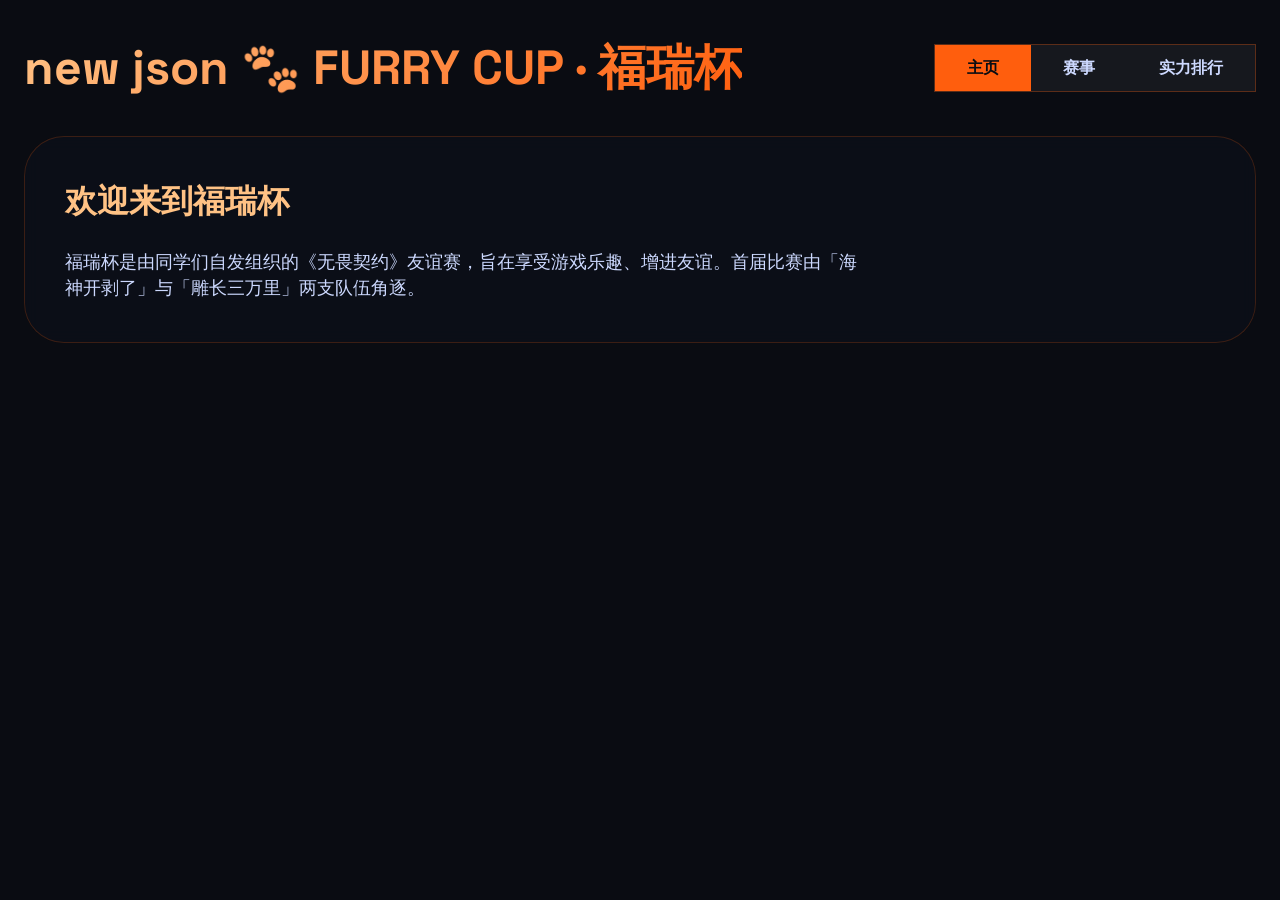
==== index.html @ e7091ade "Update index.html Signed-off-by: nanqiouheng <zzp7488@163.com>" ====
<!DOCTYPE html>
<html lang="zh-CN">
<head>
    <meta charset="UTF-8">
    <meta name="viewport" content="width=device-width, initial-scale=1.0">
    <title>new json 🐾 FURRY CUP · 福瑞杯</title>
    <!-- 字体 -->
    <link rel="preconnect" href="https://fonts.googleapis.com">
    <link rel="preconnect" href="https://fonts.gstatic.com" crossorigin>
    <link href="https://fonts.googleapis.com/css2?family=Inter:opsz,wght@14..32,400;14..32,500;14..32,600;14..32,700&family=Space+Grotesk:wght@400;500;600;700&display=swap" rel="stylesheet">
    <!-- 引入外部 CSS -->
    <link rel="stylesheet" href="style.css">
</head>
<body>
    <div class="container">
        <!-- 头部：标题 + 长方形导航 -->
        <div class="hero">
            <h1>new json 🐾 FURRY CUP · 福瑞杯</h1>
            <div class="nav-tabs">
                <button class="nav-tab active" data-panel="home">主页</button>
                <button class="nav-tab" data-panel="matches">赛事</button>
                <button class="nav-tab" data-panel="power">实力排行</button>
            </div>
        </div>

        <!-- 主页面板（简化版） -->
        <div id="homePanel" class="panel active">
            <div class="home-content">
                <h2>欢迎来到福瑞杯</h2>
                <p>福瑞杯是由同学们自发组织的《无畏契约》友谊赛，旨在享受游戏乐趣、增进友谊。首届比赛由「海神开剥了」与「雕长三万里」两支队伍角逐。</p>
            </div>
        </div>

        <!-- 赛事面板（三栏布局） -->
        <div id="matchesPanel" class="panel">
            <div class="matches-grid">
                <!-- 左侧：赛事列表 -->
                <div class="tournament-list">
                    <h3>🏆 赛事列表</h3>
                    <ul class="tournament-items" id="tournamentList">
                        <li class="tournament-item active">第一届福瑞杯</li>
                        <!-- 后续动态添加 -->
                    </ul>
                </div>

                <!-- 中间：赛程比分 -->
                <div class="matches-center">
                    <h3>📅 赛程 & 比分</h3>
                    <div id="matchesCenterContent">
                        <div class="loading">⏳ 加载赛程...</div>
                    </div>
                </div>

                <!-- 右侧：战队实力排行（按胜场） -->
                <div class="rankings-side">
                    <h3>⚡ 战队实力榜</h3>
                    <div id="rankingsSideContent">
                        <div class="loading">⏳ 加载排行...</div>
                    </div>
                </div>
            </div>
        </div>

        <!-- 实力排行面板 -->
        <div id="powerPanel" class="panel">
            <h2 style="margin-bottom: 1.5rem; color:#ffc285;">🏅 实力排行</h2>
            <div class="power-grid" id="powerGrid">
                <div class="loading">⏳ 加载排名...</div>
            </div>
        </div>

        <!-- 队员详情模态框 -->
        <div class="modal-overlay" id="playerModal">
            <div class="modal">
                <button class="modal-close">&times;</button>
                <h3 id="modalTeamName">队伍队员</h3>
                <div id="modalPlayerList" class="player-list"></div>
            </div>
        </div>
    </div>

    <!-- 引入外部 JavaScript -->
    <script src="script.js"></script>
</body>
</html>
---- style.css ----
/* ===== Furry Cup 官网样式表 ===== */
* {
    margin: 0;
    padding: 0;
    box-sizing: border-box;
}

body {
    font-family: 'Inter', sans-serif;
    background: #0a0c12;
    color: #f0f4fa;
    line-height: 1.5;
    min-height: 100vh;
}

.container {
    max-width: 1400px;
    margin: 0 auto;
    padding: 2rem 1.5rem;
}

/* 头部：标题 + 长方形导航 */
.hero {
    margin-bottom: 2rem;
    display: flex;
    justify-content: space-between;
    align-items: center;
    flex-wrap: wrap;
    gap: 1rem;
}

.hero h1 {
    font-family: 'Space Grotesk', sans-serif;
    font-size: clamp(2rem, 5vw, 3rem);
    font-weight: 700;
    background: linear-gradient(135deg, #ffc285, #ff5e0d);
    -webkit-background-clip: text;
    -webkit-text-fill-color: transparent;
    background-clip: text;
}

/* 导航容器：长方形，无圆角 */
.nav-tabs {
    display: flex;
    gap: 0;
    background: rgba(255, 255, 255, 0.05);
    border: 1px solid rgba(255, 94, 13, 0.3);
    border-radius: 0;
    overflow: hidden;
}

.nav-tab {
    padding: 0.8rem 2rem;
    font-weight: 600;
    cursor: pointer;
    transition: 0.2s;
    color: #cdd9ff;
    background: transparent;
    border: none;
    font-size: 1rem;
    border-radius: 0;
}

.nav-tab.active {
    background: #ff5e0d;
    color: #0a0c12;
}

/* 面板切换 */
.panel {
    display: none;
    animation: fadeIn 0.3s ease;
}

.panel.active {
    display: block;
}

@keyframes fadeIn {
    from { opacity: 0; }
    to { opacity: 1; }
}

/* 主页内容（仅保留欢迎语） */
.home-content {
    background: rgba(12, 17, 27, 0.7);
    backdrop-filter: blur(8px);
    border-radius: 40px;
    padding: 2.5rem;
    border: 1px solid rgba(255, 94, 13, 0.2);
}

.home-content h2 {
    font-size: 2rem;
    margin-bottom: 1.5rem;
    color: #ffc285;
}

.home-content p {
    font-size: 1.1rem;
    color: #cdd9ff;
    max-width: 800px;
}

/* 赛事三栏布局 */
.matches-grid {
    display: grid;
    grid-template-columns: 220px 1fr 280px;
    gap: 1.5rem;
    align-items: start;
}

.tournament-list {
    background: rgba(12, 17, 27, 0.8);
    backdrop-filter: blur(8px);
    border-radius: 32px;
    padding: 1.5rem;
    border: 1px solid rgba(255, 94, 13, 0.2);
    position: sticky;
    top: 2rem;
}

.tournament-list h3 {
    color: #ffc285;
    margin-bottom: 1rem;
    font-size: 1.2rem;
}

.tournament-items {
    list-style: none;
}

.tournament-item {
    padding: 0.8rem 1rem;
    margin-bottom: 0.5rem;
    background: rgba(255, 255, 255, 0.02);
    border-radius: 20px;
    cursor: pointer;
    transition: 0.2s;
    border: 1px solid transparent;
}

.tournament-item:hover {
    background: rgba(255, 94, 13, 0.1);
    border-color: #ff5e0d40;
}

.tournament-item.active {
    background: #ff5e0d20;
    border-color: #ff5e0d;
    color: #ffc285;
    font-weight: 600;
}

.matches-center {
    background: rgba(12, 17, 27, 0.6);
    backdrop-filter: blur(8px);
    border-radius: 32px;
    padding: 1.5rem;
    border: 1px solid rgba(255, 94, 13, 0.2);
}

.matches-center h3 {
    color: #ffc285;
    margin-bottom: 1.5rem;
    font-size: 1.3rem;
}

.match-item {
    background: rgba(0, 0, 0, 0.2);
    border-radius: 20px;
    padding: 1rem 1.2rem;
    margin-bottom: 1rem;
    border: 1px solid rgba(255, 255, 255, 0.05);
    transition: 0.2s;
}

.match-item:hover {
    border-color: #ff5e0d40;
}

.match-row {
    display: flex;
    justify-content: space-between;
    align-items: center;
    flex-wrap: wrap;
    gap: 0.5rem;
}

.match-teams {
    font-weight: 600;
    font-size: 1.1rem;
}

.match-score {
    font-size: 1.3rem;
    font-weight: 700;
    color: #ff5e0d;
}

.match-meta {
    display: flex;
    gap: 1.5rem;
    margin-top: 0.5rem;
    color: #a0b3d9;
    font-size: 0.9rem;
    flex-wrap: wrap;
}

.match-status {
    background: rgba(255, 255, 255, 0.05);
    padding: 0.2rem 1rem;
    border-radius: 30px;
}

.status-completed {
    color: #9eff9e;
}

.status-scheduled {
    color: #ffd966;
}

.rankings-side {
    background: rgba(12, 17, 27, 0.8);
    backdrop-filter: blur(8px);
    border-radius: 32px;
    padding: 1.5rem;
    border: 1px solid rgba(255, 94, 13, 0.2);
    position: sticky;
    top: 2rem;
}

.rankings-side h3 {
    color: #ffc285;
    margin-bottom: 1.2rem;
    font-size: 1.2rem;
}

.ranking-list {
    list-style: none;
}

.ranking-item {
    display: flex;
    align-items: center;
    gap: 1rem;
    padding: 0.6rem 0;
    border-bottom: 1px solid rgba(255, 255, 255, 0.05);
}

.ranking-item:last-child {
    border-bottom: none;
}

.rank-number {
    font-size: 1.2rem;
    font-weight: 700;
    color: #ff5e0d;
    min-width: 30px;
}

.team-info {
    flex: 1;
}

.team-name {
    font-weight: 600;
}

.team-wins {
    font-size: 0.85rem;
    color: #a0b3d9;
}

.team-wins span {
    color: #ffc285;
    font-weight: 600;
    margin-left: 0.5rem;
}

/* 实力排行页面 */
.power-grid {
    display: grid;
    grid-template-columns: repeat(auto-fill, minmax(300px, 1fr));
    gap: 1.5rem;
}

.team-power-card {
    background: rgba(15, 20, 30, 0.7);
    backdrop-filter: blur(4px);
    border: 1px solid rgba(255, 94, 13, 0.2);
    border-radius: 28px;
    padding: 1.5rem;
    cursor: pointer;
    transition: 0.2s;
}

.team-power-card:hover {
    transform: translateY(-4px);
    border-color: #ff5e0d;
    box-shadow: 0 15px 25px -10px #ff5e0d60;
}

.team-power-header {
    display: flex;
    justify-content: space-between;
    align-items: center;
    margin-bottom: 1rem;
}

.team-power-name {
    font-size: 1.6rem;
    font-weight: 700;
    font-family: 'Space Grotesk', sans-serif;
}

.team-power-record {
    color: #ffc285;
    font-weight: 600;
}

.team-power-stats {
    display: flex;
    gap: 1rem;
    color: #a0b3d9;
    font-size: 0.9rem;
    margin-bottom: 1rem;
}

.team-power-stats span {
    color: #ff5e0d;
    font-weight: 600;
}

/* 模态框 */
.modal-overlay {
    position: fixed;
    top: 0;
    left: 0;
    width: 100%;
    height: 100%;
    background: rgba(0, 0, 0, 0.8);
    backdrop-filter: blur(4px);
    display: none;
    justify-content: center;
    align-items: center;
    z-index: 1000;
}

.modal {
    background: #141a27;
    border-radius: 40px;
    padding: 2rem;
    max-width: 600px;
    width: 90%;
    max-height: 80vh;
    overflow-y: auto;
    border: 1px solid #ff5e0d;
    box-shadow: 0 30px 50px #000;
}

.modal h3 {
    color: #ffc285;
    margin-bottom: 1.5rem;
    font-size: 1.8rem;
}

.modal-close {
    float: right;
    background: none;
    border: none;
    color: #ff5e0d;
    font-size: 2rem;
    cursor: pointer;
    line-height: 1;
}

.modal-close:hover {
    color: #ffc285;
}

.player-list {
    display: grid;
    gap: 1rem;
}

.player-row {
    display: grid;
    grid-template-columns: 2fr 1fr 1fr 1fr 1fr;
    gap: 0.5rem;
    padding: 0.8rem;
    background: rgba(0, 0, 0, 0.2);
    border-radius: 16px;
    align-items: center;
}

.player-row span {
    color: #fff;
}

.player-row .stat {
    color: #ffc285;
    font-weight: 600;
}

/* 加载/错误 */
.loading,
.error {
    text-align: center;
    padding: 3rem;
    color: #a0b3d9;
}

.loading i {
    animation: spin 1s infinite linear;
    color: #ff5e0d;
}

@keyframes spin {
    0% { transform: rotate(0deg); }
    100% { transform: rotate(360deg); }
}

.error {
    color: #ffa7a7;
}

/* 响应式 */
@media (max-width: 1000px) {
    .matches-grid {
        grid-template-columns: 1fr;
    }
    .tournament-list,
    .rankings-side {
        position: static;
    }
}

@media (max-width: 600px) {
    .hero {
        flex-direction: column;
        align-items: flex-start;
    }
    .nav-tabs {
        width: 100%;
        justify-content: center;
    }
    .home-content {
        padding: 1.5rem;
    }
}
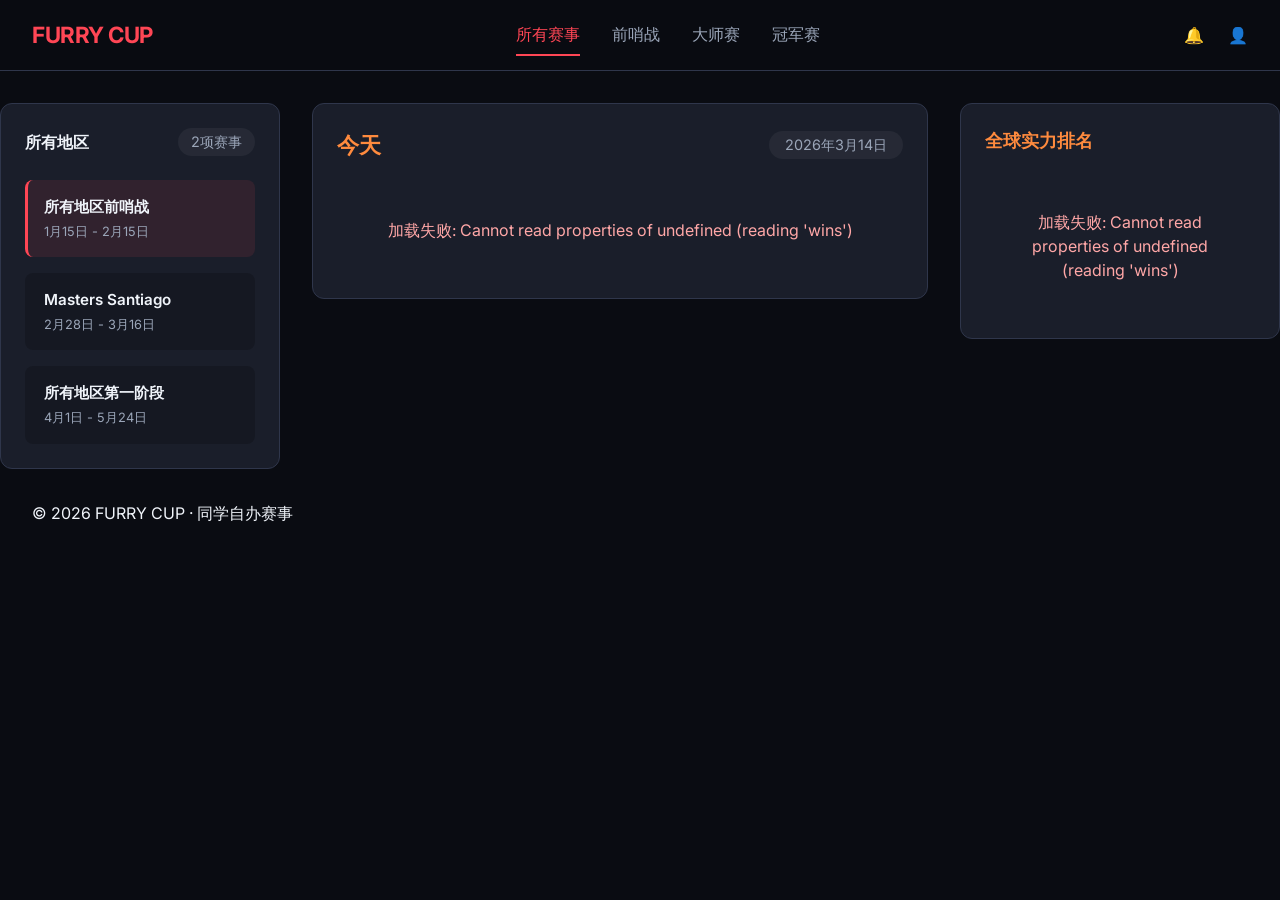
==== commit 1dceb115: "Update index.html Signed-off-by: nanqiouheng <zzp7488@163.com>" ====
--- a/index.html
+++ b/index.html
@@ -3,83 +3,88 @@
 <head>
     <meta charset="UTF-8">
     <meta name="viewport" content="width=device-width, initial-scale=1.0">
-    <title>new json 🐾 FURRY CUP · 福瑞杯</title>
-    <!-- 字体 -->
+    <title>FURRY CUP · 福瑞杯 · 电竞中心</title>
     <link rel="preconnect" href="https://fonts.googleapis.com">
     <link rel="preconnect" href="https://fonts.gstatic.com" crossorigin>
-    <link href="https://fonts.googleapis.com/css2?family=Inter:opsz,wght@14..32,400;14..32,500;14..32,600;14..32,700&family=Space+Grotesk:wght@400;500;600;700&display=swap" rel="stylesheet">
-    <!-- 引入外部 CSS -->
+    <link href="https://fonts.googleapis.com/css2?family=Inter:ital,opsz,wght@0,14..32,100..900;1,14..32,100..900&display=swap" rel="stylesheet">
     <link rel="stylesheet" href="style.css">
 </head>
 <body>
-    <div class="container">
-        <!-- 头部：标题 + 长方形导航 -->
-        <div class="hero">
-            <h1>new json 🐾 FURRY CUP · 福瑞杯</h1>
-            <div class="nav-tabs">
-                <button class="nav-tab active" data-panel="home">主页</button>
-                <button class="nav-tab" data-panel="matches">赛事</button>
-                <button class="nav-tab" data-panel="power">实力排行</button>
+    <div class="site-wrapper">
+        <!-- 顶部导航栏 -->
+        <header class="main-header">
+            <div class="container">
+                <nav class="top-nav">
+                    <a href="#" class="logo">FURRY CUP</a>
+                    <div class="nav-links">
+                        <a href="#" class="active">所有赛事</a>
+                        <a href="#">前哨战</a>
+                        <a href="#">大师赛</a>
+                        <a href="#">冠军赛</a>
+                    </div>
+                    <div class="user-actions">
+                        <span class="icon">🔔</span>
+                        <span class="icon">👤</span>
+                    </div>
+                </nav>
             </div>
-        </div>
+        </header>
 
-        <!-- 主页面板（简化版） -->
-        <div id="homePanel" class="panel active">
-            <div class="home-content">
-                <h2>欢迎来到福瑞杯</h2>
-                <p>福瑞杯是由同学们自发组织的《无畏契约》友谊赛，旨在享受游戏乐趣、增进友谊。首届比赛由「海神开剥了」与「雕长三万里」两支队伍角逐。</p>
+        <!-- 主内容区：时间轴 + 赛程 + 排名 -->
+        <main class="main-content container">
+            <!-- 左侧时间轴 (Timeline) -->
+            <aside class="timeline-sidebar">
+                <div class="timeline-header">
+                    <h3>所有地区</h3>
+                    <span class="tournament-count">2项赛事</span>
+                </div>
+                <div class="timeline-stages" id="timelineStages">
+                    <!-- 动态通过JS渲染赛事阶段 -->
+                    <div class="loading">⏳ 加载阶段...</div>
+                </div>
+            </aside>
+
+            <!-- 中央赛程区 (Schedule) -->
+            <section class="schedule-area">
+                <div class="schedule-header">
+                    <h2>今天</h2>
+                    <span class="date-range">2026年3月14日</span>
+                </div>
+                <div id="matchesList" class="matches-list">
+                    <!-- 动态通过JS渲染比赛卡片 -->
+                    <div class="loading">⏳ 加载赛程...</div>
+                </div>
+            </section>
+
+            <!-- 右侧实力排名 (Power Rankings) -->
+            <aside class="rankings-sidebar">
+                <div class="rankings-header">
+                    <h3>全球实力排名</h3>
+                </div>
+                <div id="rankingsList" class="rankings-list">
+                    <!-- 动态通过JS渲染排名 -->
+                    <div class="loading">⏳ 加载排名...</div>
+                </div>
+            </aside>
+        </main>
+
+        <!-- 底部信息（可选） -->
+        <footer class="main-footer">
+            <div class="container">
+                <p>© 2026 FURRY CUP · 同学自办赛事</p>
             </div>
-        </div>
+        </footer>
+    </div>
 
-        <!-- 赛事面板（三栏布局） -->
-        <div id="matchesPanel" class="panel">
-            <div class="matches-grid">
-                <!-- 左侧：赛事列表 -->
-                <div class="tournament-list">
-                    <h3>🏆 赛事列表</h3>
-                    <ul class="tournament-items" id="tournamentList">
-                        <li class="tournament-item active">第一届福瑞杯</li>
-                        <!-- 后续动态添加 -->
-                    </ul>
-                </div>
-
-                <!-- 中间：赛程比分 -->
-                <div class="matches-center">
-                    <h3>📅 赛程 & 比分</h3>
-                    <div id="matchesCenterContent">
-                        <div class="loading">⏳ 加载赛程...</div>
-                    </div>
-                </div>
-
-                <!-- 右侧：战队实力排行（按胜场） -->
-                <div class="rankings-side">
-                    <h3>⚡ 战队实力榜</h3>
-                    <div id="rankingsSideContent">
-                        <div class="loading">⏳ 加载排行...</div>
-                    </div>
-                </div>
-            </div>
-        </div>
-
-        <!-- 实力排行面板 -->
-        <div id="powerPanel" class="panel">
-            <h2 style="margin-bottom: 1.5rem; color:#ffc285;">🏅 实力排行</h2>
-            <div class="power-grid" id="powerGrid">
-                <div class="loading">⏳ 加载排名...</div>
-            </div>
-        </div>
-
-        <!-- 队员详情模态框 -->
-        <div class="modal-overlay" id="playerModal">
-            <div class="modal">
-                <button class="modal-close">&times;</button>
-                <h3 id="modalTeamName">队伍队员</h3>
-                <div id="modalPlayerList" class="player-list"></div>
-            </div>
+    <!-- 队员详情模态框 (Modal) -->
+    <div class="modal-overlay" id="playerModal">
+        <div class="modal">
+            <button class="modal-close">&times;</button>
+            <h3 id="modalTeamName">队伍队员</h3>
+            <div id="modalPlayerList" class="player-grid"></div>
         </div>
     </div>
 
-    <!-- 引入外部 JavaScript -->
-    <script src="script.js"></script>
+    <script src="data/script.js"></script>
 </body>
 </html>
--- a/style.css
+++ b/style.css
@@ -1,4 +1,16 @@
-/* ===== Furry Cup 官网样式表 ===== */
+/* 全局样式与变量 */
+:root {
+    --bg-dark: #0a0c12;
+    --bg-panel: #1a1e2a;
+    --bg-card: #232834;
+    --accent-primary: #ff4655;
+    --accent-secondary: #ff8b3e;
+    --text-primary: #f0f4fa;
+    --text-secondary: #9ba6b9;
+    --border-color: #2f364b;
+    --hover-glow: 0 0 15px rgba(255, 70, 85, 0.3);
+}
+
 * {
     margin: 0;
     padding: 0;
@@ -7,8 +19,8 @@
 
 body {
     font-family: 'Inter', sans-serif;
-    background: #0a0c12;
-    color: #f0f4fa;
+    background: var(--bg-dark);
+    color: var(--text-primary);
     line-height: 1.5;
     min-height: 100vh;
 }
@@ -16,331 +28,304 @@
 .container {
     max-width: 1400px;
     margin: 0 auto;
-    padding: 2rem 1.5rem;
-}
-
-/* 头部：标题 + 长方形导航 */
-.hero {
-    margin-bottom: 2rem;
+    padding: 0 2rem;
+}
+
+/* 头部导航 */
+.main-header {
+    background: rgba(10, 12, 18, 0.95);
+    backdrop-filter: blur(8px);
+    border-bottom: 1px solid var(--border-color);
+    position: sticky;
+    top: 0;
+    z-index: 100;
+}
+
+.top-nav {
     display: flex;
     justify-content: space-between;
     align-items: center;
-    flex-wrap: wrap;
+    height: 70px;
+}
+
+.logo {
+    font-weight: 700;
+    font-size: 1.4rem;
+    color: var(--accent-primary);
+    text-decoration: none;
+    letter-spacing: -0.5px;
+}
+
+.nav-links {
+    display: flex;
+    gap: 2rem;
+}
+
+.nav-links a {
+    color: var(--text-secondary);
+    text-decoration: none;
+    font-weight: 500;
+    font-size: 1rem;
+    transition: color 0.2s;
+    padding: 0.5rem 0;
+}
+
+.nav-links a.active {
+    color: var(--accent-primary);
+    border-bottom: 2px solid var(--accent-primary);
+}
+
+.nav-links a:hover {
+    color: var(--text-primary);
+}
+
+.user-actions {
+    display: flex;
+    gap: 1.5rem;
+    color: var(--text-secondary);
+}
+
+/* 主内容三栏布局 */
+.main-content {
+    display: grid;
+    grid-template-columns: 280px 1fr 320px;
+    gap: 2rem;
+    padding: 2rem 0;
+    align-items: start;
+}
+
+/* 左侧时间轴 */
+.timeline-sidebar {
+    background: var(--bg-panel);
+    border-radius: 12px;
+    padding: 1.5rem;
+    border: 1px solid var(--border-color);
+    position: sticky;
+    top: 90px;
+}
+
+.timeline-header {
+    display: flex;
+    justify-content: space-between;
+    align-items: center;
+    margin-bottom: 1.5rem;
+    color: var(--text-secondary);
+}
+
+.timeline-header h3 {
+    color: var(--text-primary);
+    font-size: 1rem;
+    font-weight: 600;
+}
+
+.tournament-count {
+    font-size: 0.9rem;
+    background: rgba(255,255,255,0.05);
+    padding: 0.2rem 0.8rem;
+    border-radius: 20px;
+}
+
+.timeline-stages {
+    display: flex;
+    flex-direction: column;
     gap: 1rem;
 }
 
-.hero h1 {
-    font-family: 'Space Grotesk', sans-serif;
-    font-size: clamp(2rem, 5vw, 3rem);
+.stage-item {
+    padding: 1rem;
+    background: rgba(0,0,0,0.2);
+    border-radius: 8px;
+    border-left: 3px solid transparent;
+    transition: 0.2s;
+    cursor: pointer;
+}
+
+.stage-item.active {
+    border-left-color: var(--accent-primary);
+    background: rgba(255, 70, 85, 0.1);
+}
+
+.stage-name {
+    font-weight: 600;
+    font-size: 0.95rem;
+    margin-bottom: 0.2rem;
+}
+
+.stage-date {
+    font-size: 0.8rem;
+    color: var(--text-secondary);
+}
+
+/* 中央赛程区 */
+.schedule-area {
+    background: var(--bg-panel);
+    border-radius: 12px;
+    padding: 1.5rem;
+    border: 1px solid var(--border-color);
+}
+
+.schedule-header {
+    display: flex;
+    justify-content: space-between;
+    align-items: center;
+    margin-bottom: 1.5rem;
+}
+
+.schedule-header h2 {
+    font-size: 1.4rem;
+    font-weight: 600;
+    color: var(--accent-secondary);
+}
+
+.date-range {
+    color: var(--text-secondary);
+    font-size: 0.9rem;
+    background: rgba(255,255,255,0.05);
+    padding: 0.2rem 1rem;
+    border-radius: 20px;
+}
+
+.matches-list {
+    display: flex;
+    flex-direction: column;
+    gap: 1rem;
+}
+
+.match-card {
+    background: var(--bg-card);
+    border-radius: 8px;
+    padding: 1.2rem;
+    border: 1px solid var(--border-color);
+    transition: 0.2s;
+}
+
+.match-card:hover {
+    border-color: var(--accent-primary);
+    box-shadow: var(--hover-glow);
+}
+
+.match-header {
+    display: flex;
+    justify-content: space-between;
+    align-items: center;
+    margin-bottom: 0.8rem;
+}
+
+.match-series {
+    font-size: 0.9rem;
+    color: var(--accent-secondary);
+    font-weight: 600;
+}
+
+.match-status {
+    font-size: 0.8rem;
+    padding: 0.2rem 1rem;
+    border-radius: 20px;
+    background: rgba(255,255,255,0.05);
+}
+.status-completed { color: #9eff9e; }
+.status-scheduled { color: #ffd966; }
+
+.match-teams {
+    display: flex;
+    justify-content: space-between;
+    align-items: center;
+    margin-bottom: 0.8rem;
+}
+
+.team {
+    display: flex;
+    align-items: center;
+    gap: 0.8rem;
+}
+
+.team-name {
+    font-weight: 600;
+    font-size: 1.1rem;
+}
+
+.score {
+    font-size: 1.4rem;
     font-weight: 700;
-    background: linear-gradient(135deg, #ffc285, #ff5e0d);
-    -webkit-background-clip: text;
-    -webkit-text-fill-color: transparent;
-    background-clip: text;
-}
-
-/* 导航容器：长方形，无圆角 */
-.nav-tabs {
-    display: flex;
-    gap: 0;
-    background: rgba(255, 255, 255, 0.05);
-    border: 1px solid rgba(255, 94, 13, 0.3);
-    border-radius: 0;
-    overflow: hidden;
-}
-
-.nav-tab {
-    padding: 0.8rem 2rem;
-    font-weight: 600;
+    color: var(--accent-primary);
+}
+
+.match-footer {
+    display: flex;
+    gap: 1rem;
+    color: var(--text-secondary);
+    font-size: 0.9rem;
+}
+
+/* 右侧排名 */
+.rankings-sidebar {
+    background: var(--bg-panel);
+    border-radius: 12px;
+    padding: 1.5rem;
+    border: 1px solid var(--border-color);
+    position: sticky;
+    top: 90px;
+}
+
+.rankings-header h3 {
+    font-size: 1.1rem;
+    font-weight: 600;
+    margin-bottom: 1.5rem;
+    color: var(--accent-secondary);
+}
+
+.rankings-list {
+    display: flex;
+    flex-direction: column;
+    gap: 0.8rem;
+}
+
+.ranking-item {
+    display: flex;
+    align-items: center;
+    gap: 1rem;
+    padding: 0.8rem;
+    background: rgba(0,0,0,0.2);
+    border-radius: 8px;
     cursor: pointer;
     transition: 0.2s;
-    color: #cdd9ff;
-    background: transparent;
-    border: none;
-    font-size: 1rem;
-    border-radius: 0;
-}
-
-.nav-tab.active {
-    background: #ff5e0d;
-    color: #0a0c12;
-}
-
-/* 面板切换 */
-.panel {
-    display: none;
-    animation: fadeIn 0.3s ease;
-}
-
-.panel.active {
-    display: block;
-}
-
-@keyframes fadeIn {
-    from { opacity: 0; }
-    to { opacity: 1; }
-}
-
-/* 主页内容（仅保留欢迎语） */
-.home-content {
-    background: rgba(12, 17, 27, 0.7);
-    backdrop-filter: blur(8px);
-    border-radius: 40px;
-    padding: 2.5rem;
-    border: 1px solid rgba(255, 94, 13, 0.2);
-}
-
-.home-content h2 {
-    font-size: 2rem;
-    margin-bottom: 1.5rem;
-    color: #ffc285;
-}
-
-.home-content p {
-    font-size: 1.1rem;
-    color: #cdd9ff;
-    max-width: 800px;
-}
-
-/* 赛事三栏布局 */
-.matches-grid {
-    display: grid;
-    grid-template-columns: 220px 1fr 280px;
-    gap: 1.5rem;
-    align-items: start;
-}
-
-.tournament-list {
-    background: rgba(12, 17, 27, 0.8);
-    backdrop-filter: blur(8px);
-    border-radius: 32px;
-    padding: 1.5rem;
-    border: 1px solid rgba(255, 94, 13, 0.2);
-    position: sticky;
-    top: 2rem;
-}
-
-.tournament-list h3 {
-    color: #ffc285;
-    margin-bottom: 1rem;
-    font-size: 1.2rem;
-}
-
-.tournament-items {
-    list-style: none;
-}
-
-.tournament-item {
-    padding: 0.8rem 1rem;
-    margin-bottom: 0.5rem;
-    background: rgba(255, 255, 255, 0.02);
-    border-radius: 20px;
-    cursor: pointer;
-    transition: 0.2s;
-    border: 1px solid transparent;
-}
-
-.tournament-item:hover {
-    background: rgba(255, 94, 13, 0.1);
-    border-color: #ff5e0d40;
-}
-
-.tournament-item.active {
-    background: #ff5e0d20;
-    border-color: #ff5e0d;
-    color: #ffc285;
-    font-weight: 600;
-}
-
-.matches-center {
-    background: rgba(12, 17, 27, 0.6);
-    backdrop-filter: blur(8px);
-    border-radius: 32px;
-    padding: 1.5rem;
-    border: 1px solid rgba(255, 94, 13, 0.2);
-}
-
-.matches-center h3 {
-    color: #ffc285;
-    margin-bottom: 1.5rem;
-    font-size: 1.3rem;
-}
-
-.match-item {
-    background: rgba(0, 0, 0, 0.2);
-    border-radius: 20px;
-    padding: 1rem 1.2rem;
-    margin-bottom: 1rem;
-    border: 1px solid rgba(255, 255, 255, 0.05);
-    transition: 0.2s;
-}
-
-.match-item:hover {
-    border-color: #ff5e0d40;
-}
-
-.match-row {
-    display: flex;
-    justify-content: space-between;
-    align-items: center;
-    flex-wrap: wrap;
-    gap: 0.5rem;
-}
-
-.match-teams {
-    font-weight: 600;
-    font-size: 1.1rem;
-}
-
-.match-score {
-    font-size: 1.3rem;
+}
+
+.ranking-item:hover {
+    background: rgba(255, 70, 85, 0.1);
+    transform: translateX(4px);
+}
+
+.rank-number {
     font-weight: 700;
-    color: #ff5e0d;
-}
-
-.match-meta {
-    display: flex;
-    gap: 1.5rem;
-    margin-top: 0.5rem;
-    color: #a0b3d9;
-    font-size: 0.9rem;
-    flex-wrap: wrap;
-}
-
-.match-status {
-    background: rgba(255, 255, 255, 0.05);
-    padding: 0.2rem 1rem;
-    border-radius: 30px;
-}
-
-.status-completed {
-    color: #9eff9e;
-}
-
-.status-scheduled {
-    color: #ffd966;
-}
-
-.rankings-side {
-    background: rgba(12, 17, 27, 0.8);
-    backdrop-filter: blur(8px);
-    border-radius: 32px;
-    padding: 1.5rem;
-    border: 1px solid rgba(255, 94, 13, 0.2);
-    position: sticky;
-    top: 2rem;
-}
-
-.rankings-side h3 {
-    color: #ffc285;
-    margin-bottom: 1.2rem;
-    font-size: 1.2rem;
-}
-
-.ranking-list {
-    list-style: none;
-}
-
-.ranking-item {
-    display: flex;
-    align-items: center;
-    gap: 1rem;
-    padding: 0.6rem 0;
-    border-bottom: 1px solid rgba(255, 255, 255, 0.05);
-}
-
-.ranking-item:last-child {
-    border-bottom: none;
-}
-
-.rank-number {
-    font-size: 1.2rem;
-    font-weight: 700;
-    color: #ff5e0d;
+    color: var(--accent-primary);
     min-width: 30px;
 }
 
-.team-info {
+.rank-info {
     flex: 1;
 }
 
-.team-name {
-    font-weight: 600;
-}
-
-.team-wins {
-    font-size: 0.85rem;
-    color: #a0b3d9;
-}
-
-.team-wins span {
-    color: #ffc285;
-    font-weight: 600;
-    margin-left: 0.5rem;
-}
-
-/* 实力排行页面 */
-.power-grid {
-    display: grid;
-    grid-template-columns: repeat(auto-fill, minmax(300px, 1fr));
-    gap: 1.5rem;
-}
-
-.team-power-card {
-    background: rgba(15, 20, 30, 0.7);
-    backdrop-filter: blur(4px);
-    border: 1px solid rgba(255, 94, 13, 0.2);
-    border-radius: 28px;
-    padding: 1.5rem;
-    cursor: pointer;
-    transition: 0.2s;
-}
-
-.team-power-card:hover {
-    transform: translateY(-4px);
-    border-color: #ff5e0d;
-    box-shadow: 0 15px 25px -10px #ff5e0d60;
-}
-
-.team-power-header {
-    display: flex;
-    justify-content: space-between;
-    align-items: center;
-    margin-bottom: 1rem;
-}
-
-.team-power-name {
-    font-size: 1.6rem;
-    font-weight: 700;
-    font-family: 'Space Grotesk', sans-serif;
-}
-
-.team-power-record {
-    color: #ffc285;
-    font-weight: 600;
-}
-
-.team-power-stats {
-    display: flex;
-    gap: 1rem;
-    color: #a0b3d9;
-    font-size: 0.9rem;
-    margin-bottom: 1rem;
-}
-
-.team-power-stats span {
-    color: #ff5e0d;
-    font-weight: 600;
+.rank-name {
+    font-weight: 600;
+    margin-bottom: 0.2rem;
+}
+
+.rank-stats {
+    font-size: 0.8rem;
+    color: var(--text-secondary);
+}
+
+.rank-record {
+    font-weight: 600;
+    color: var(--accent-secondary);
 }
 
 /* 模态框 */
 .modal-overlay {
     position: fixed;
-    top: 0;
-    left: 0;
-    width: 100%;
-    height: 100%;
-    background: rgba(0, 0, 0, 0.8);
+    top: 0; left: 0; width: 100%; height: 100%;
+    background: rgba(0,0,0,0.8);
     backdrop-filter: blur(4px);
     display: none;
     justify-content: center;
@@ -349,40 +334,34 @@
 }
 
 .modal {
-    background: #141a27;
-    border-radius: 40px;
+    background: var(--bg-panel);
+    border-radius: 16px;
     padding: 2rem;
-    max-width: 600px;
+    max-width: 700px;
     width: 90%;
     max-height: 80vh;
     overflow-y: auto;
-    border: 1px solid #ff5e0d;
-    box-shadow: 0 30px 50px #000;
+    border: 1px solid var(--accent-primary);
 }
 
 .modal h3 {
-    color: #ffc285;
+    color: var(--accent-secondary);
     margin-bottom: 1.5rem;
-    font-size: 1.8rem;
+    font-size: 1.6rem;
 }
 
 .modal-close {
     float: right;
     background: none;
     border: none;
-    color: #ff5e0d;
+    color: var(--accent-primary);
     font-size: 2rem;
     cursor: pointer;
-    line-height: 1;
-}
-
-.modal-close:hover {
-    color: #ffc285;
-}
-
-.player-list {
+}
+
+.player-grid {
     display: grid;
-    gap: 1rem;
+    gap: 0.8rem;
 }
 
 .player-row {
@@ -390,63 +369,38 @@
     grid-template-columns: 2fr 1fr 1fr 1fr 1fr;
     gap: 0.5rem;
     padding: 0.8rem;
-    background: rgba(0, 0, 0, 0.2);
-    border-radius: 16px;
-    align-items: center;
-}
-
-.player-row span {
-    color: #fff;
+    background: rgba(0,0,0,0.2);
+    border-radius: 8px;
 }
 
 .player-row .stat {
-    color: #ffc285;
+    color: var(--accent-secondary);
     font-weight: 600;
 }
 
 /* 加载/错误 */
-.loading,
-.error {
+.loading, .error {
     text-align: center;
-    padding: 3rem;
-    color: #a0b3d9;
-}
-
-.loading i {
-    animation: spin 1s infinite linear;
-    color: #ff5e0d;
-}
-
-@keyframes spin {
-    0% { transform: rotate(0deg); }
-    100% { transform: rotate(360deg); }
-}
-
-.error {
-    color: #ffa7a7;
-}
+    padding: 2rem;
+    color: var(--text-secondary);
+}
+
+.loading i { animation: spin 1s infinite linear; color: var(--accent-primary); }
+@keyframes spin { 0% { transform: rotate(0deg); } 100% { transform: rotate(360deg); } }
+.error { color: #ffa7a7; }
 
 /* 响应式 */
 @media (max-width: 1000px) {
-    .matches-grid {
+    .main-content {
         grid-template-columns: 1fr;
     }
-    .tournament-list,
-    .rankings-side {
+    .timeline-sidebar, .rankings-sidebar {
         position: static;
     }
 }
 
 @media (max-width: 600px) {
-    .hero {
-        flex-direction: column;
-        align-items: flex-start;
-    }
-    .nav-tabs {
-        width: 100%;
-        justify-content: center;
-    }
-    .home-content {
-        padding: 1.5rem;
-    }
-}
+    .container { padding: 0 1rem; }
+    .top-nav { flex-wrap: wrap; height: auto; padding: 1rem 0; }
+    .nav-links { order: 3; width: 100%; justify-content: center; }
+}
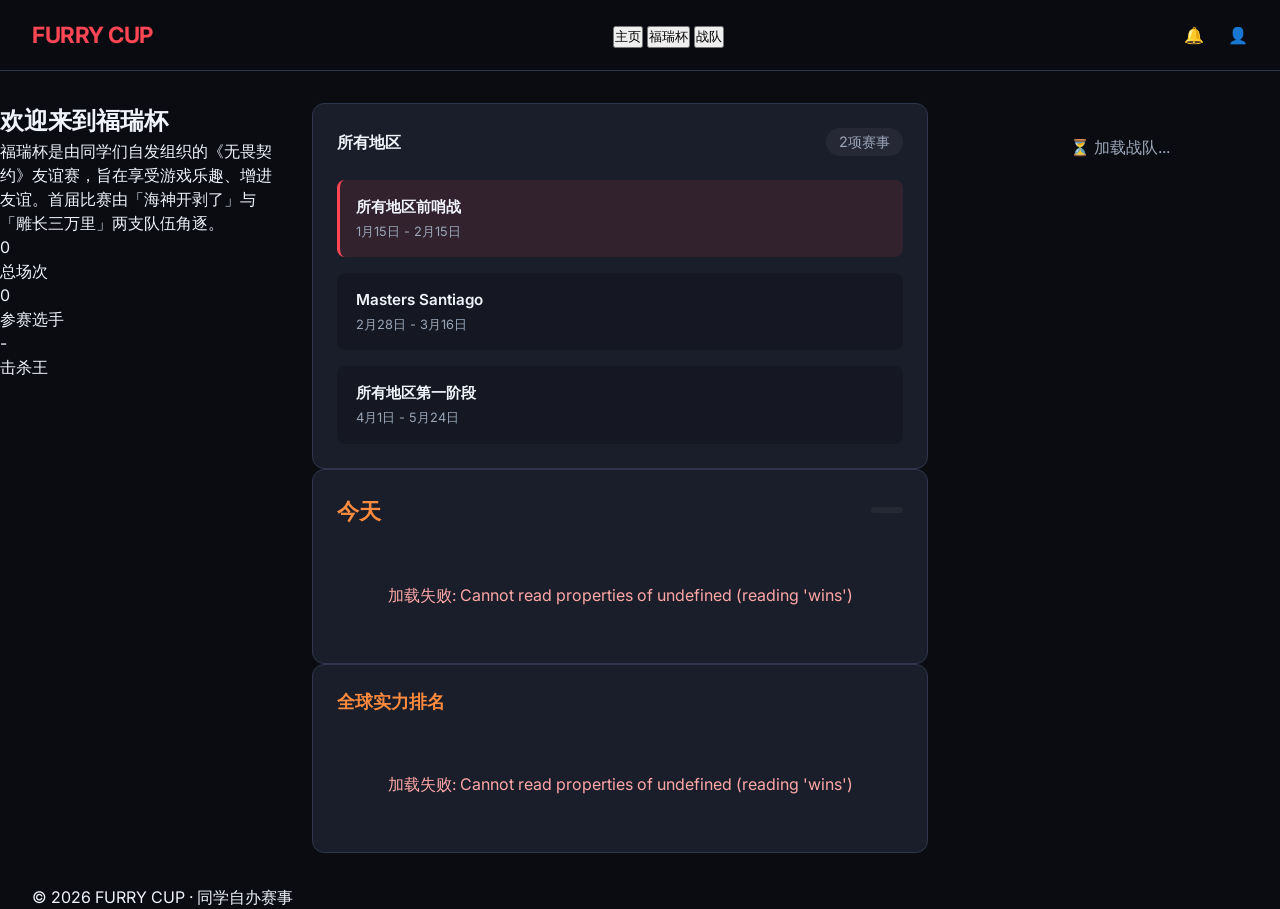
==== commit 6583d0a4: "Update index.html Signed-off-by: nanqiouheng <zzp7488@163.com>" ====
--- a/index.html
+++ b/index.html
@@ -3,7 +3,7 @@
 <head>
     <meta charset="UTF-8">
     <meta name="viewport" content="width=device-width, initial-scale=1.0">
-    <title>FURRY CUP · 福瑞杯 · 电竞中心</title>
+    <title>FURRY CUP · 福瑞杯</title>
     <link rel="preconnect" href="https://fonts.googleapis.com">
     <link rel="preconnect" href="https://fonts.gstatic.com" crossorigin>
     <link href="https://fonts.googleapis.com/css2?family=Inter:ital,opsz,wght@0,14..32,100..900;1,14..32,100..900&display=swap" rel="stylesheet">
@@ -11,16 +11,15 @@
 </head>
 <body>
     <div class="site-wrapper">
-        <!-- 顶部导航栏 -->
+        <!-- 顶部导航栏（长方形） -->
         <header class="main-header">
             <div class="container">
                 <nav class="top-nav">
                     <a href="#" class="logo">FURRY CUP</a>
-                    <div class="nav-links">
-                        <a href="#" class="active">所有赛事</a>
-                        <a href="#">前哨战</a>
-                        <a href="#">大师赛</a>
-                        <a href="#">冠军赛</a>
+                    <div class="nav-tabs">
+                        <button class="nav-tab active" data-page="home">主页</button>
+                        <button class="nav-tab" data-page="furrycup">福瑞杯</button>
+                        <button class="nav-tab" data-page="teams">战队</button>
                     </div>
                     <div class="user-actions">
                         <span class="icon">🔔</span>
@@ -30,45 +29,77 @@
             </div>
         </header>
 
-        <!-- 主内容区：时间轴 + 赛程 + 排名 -->
+        <!-- 页面容器：根据当前页面显示不同内容 -->
         <main class="main-content container">
-            <!-- 左侧时间轴 (Timeline) -->
-            <aside class="timeline-sidebar">
-                <div class="timeline-header">
-                    <h3>所有地区</h3>
-                    <span class="tournament-count">2项赛事</span>
+            <!-- 主页页面 -->
+            <div id="homePage" class="page active">
+                <div class="home-content">
+                    <h2>欢迎来到福瑞杯</h2>
+                    <p>福瑞杯是由同学们自发组织的《无畏契约》友谊赛，旨在享受游戏乐趣、增进友谊。首届比赛由「海神开剥了」与「雕长三万里」两支队伍角逐。</p>
+                    <div class="home-stats">
+                        <div class="stat-card">
+                            <div class="number" id="totalMatches">0</div>
+                            <div class="label">总场次</div>
+                        </div>
+                        <div class="stat-card">
+                            <div class="number" id="totalPlayers">0</div>
+                            <div class="label">参赛选手</div>
+                        </div>
+                        <div class="stat-card">
+                            <div class="number" id="topKiller">-</div>
+                            <div class="label">击杀王</div>
+                        </div>
+                    </div>
                 </div>
-                <div class="timeline-stages" id="timelineStages">
-                    <!-- 动态通过JS渲染赛事阶段 -->
-                    <div class="loading">⏳ 加载阶段...</div>
+            </div>
+
+            <!-- 福瑞杯页面（赛事，三栏布局） -->
+            <div id="furrycupPage" class="page">
+                <div class="matches-grid">
+                    <!-- 左侧时间轴 -->
+                    <aside class="timeline-sidebar">
+                        <div class="timeline-header">
+                            <h3>所有地区</h3>
+                            <span class="tournament-count">2项赛事</span>
+                        </div>
+                        <div class="timeline-stages" id="timelineStages">
+                            <div class="loading">⏳ 加载阶段...</div>
+                        </div>
+                    </aside>
+
+                    <!-- 中央赛程区 -->
+                    <section class="schedule-area">
+                        <div class="schedule-header">
+                            <h2>今天</h2>
+                            <span class="date-range" id="todayDate"></span>
+                        </div>
+                        <div id="matchesList" class="matches-list">
+                            <div class="loading">⏳ 加载赛程...</div>
+                        </div>
+                    </section>
+
+                    <!-- 右侧实力排名 -->
+                    <aside class="rankings-sidebar">
+                        <div class="rankings-header">
+                            <h3>全球实力排名</h3>
+                        </div>
+                        <div id="rankingsList" class="rankings-list">
+                            <div class="loading">⏳ 加载排名...</div>
+                        </div>
+                    </aside>
                 </div>
-            </aside>
+            </div>
 
-            <!-- 中央赛程区 (Schedule) -->
-            <section class="schedule-area">
-                <div class="schedule-header">
-                    <h2>今天</h2>
-                    <span class="date-range">2026年3月14日</span>
+            <!-- 战队页面 -->
+            <div id="teamsPage" class="page">
+                <div class="teams-grid" id="teamsGrid">
+                    <!-- 动态渲染战队卡片 -->
+                    <div class="loading">⏳ 加载战队...</div>
                 </div>
-                <div id="matchesList" class="matches-list">
-                    <!-- 动态通过JS渲染比赛卡片 -->
-                    <div class="loading">⏳ 加载赛程...</div>
-                </div>
-            </section>
-
-            <!-- 右侧实力排名 (Power Rankings) -->
-            <aside class="rankings-sidebar">
-                <div class="rankings-header">
-                    <h3>全球实力排名</h3>
-                </div>
-                <div id="rankingsList" class="rankings-list">
-                    <!-- 动态通过JS渲染排名 -->
-                    <div class="loading">⏳ 加载排名...</div>
-                </div>
-            </aside>
+            </div>
         </main>
 
-        <!-- 底部信息（可选） -->
+        <!-- 底部信息 -->
         <footer class="main-footer">
             <div class="container">
                 <p>© 2026 FURRY CUP · 同学自办赛事</p>
@@ -76,7 +107,7 @@
         </footer>
     </div>
 
-    <!-- 队员详情模态框 (Modal) -->
+    <!-- 队员详情模态框 (全局复用) -->
     <div class="modal-overlay" id="playerModal">
         <div class="modal">
             <button class="modal-close">&times;</button>
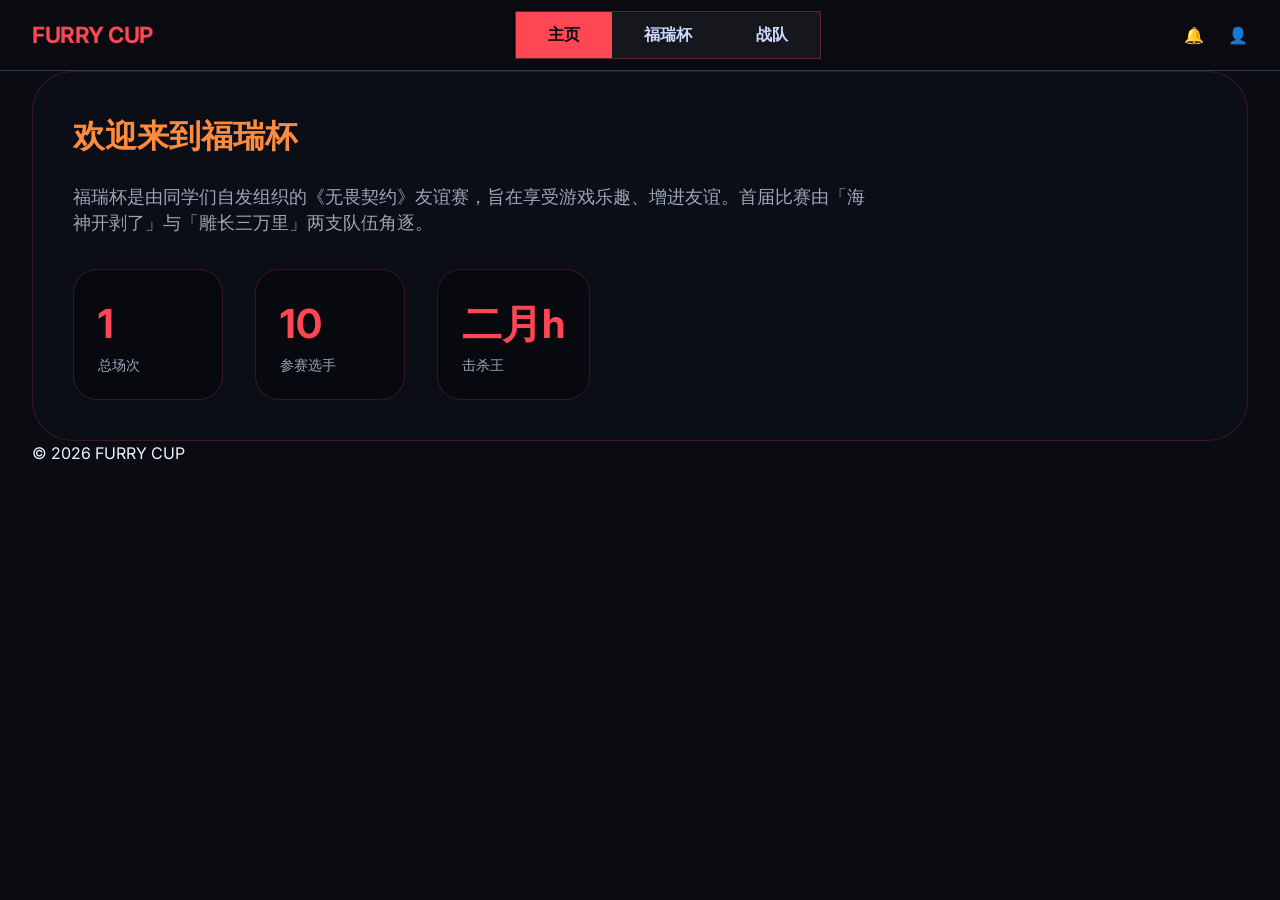
==== commit 09b37135: "Update index.html Signed-off-by: nanqiouheng <zzp7488@163.com>" ====
--- a/index.html
+++ b/index.html
@@ -99,10 +99,10 @@
             </div>
         </main>
 
-        <!-- 底部信息 -->
+        <!-- 底部信息（已修改） -->
         <footer class="main-footer">
             <div class="container">
-                <p>© 2026 FURRY CUP · 同学自办赛事</p>
+                <p>© 2026 FURRY CUP</p>
             </div>
         </footer>
     </div>
--- a/style.css
+++ b/style.css
@@ -56,45 +56,110 @@
     letter-spacing: -0.5px;
 }
 
-.nav-links {
+/* 长方形导航按钮组 */
+.nav-tabs {
+    display: flex;
+    gap: 0;
+    background: rgba(255, 255, 255, 0.05);
+    border: 1px solid rgba(255, 70, 85, 0.3);
+    border-radius: 0;
+    overflow: hidden;
+}
+
+.nav-tab {
+    padding: 0.8rem 2rem;
+    font-weight: 600;
+    cursor: pointer;
+    transition: 0.2s;
+    color: #cdd9ff;
+    background: transparent;
+    border: none;
+    font-size: 1rem;
+    border-radius: 0;
+}
+
+.nav-tab.active {
+    background: var(--accent-primary);
+    color: #0a0c12;
+}
+
+.user-actions {
+    display: flex;
+    gap: 1.5rem;
+    color: var(--text-secondary);
+}
+
+/* 页面切换 */
+.page {
+    display: none;
+    animation: fadeIn 0.3s ease;
+}
+
+.page.active {
+    display: block;
+}
+
+@keyframes fadeIn {
+    from { opacity: 0; }
+    to { opacity: 1; }
+}
+
+/* 主页样式 */
+.home-content {
+    background: rgba(12, 17, 27, 0.7);
+    backdrop-filter: blur(8px);
+    border-radius: 40px;
+    padding: 2.5rem;
+    border: 1px solid rgba(255, 70, 85, 0.2);
+}
+
+.home-content h2 {
+    font-size: 2rem;
+    margin-bottom: 1.5rem;
+    color: var(--accent-secondary);
+}
+
+.home-content p {
+    font-size: 1.1rem;
+    color: var(--text-secondary);
+    margin-bottom: 2rem;
+    max-width: 800px;
+}
+
+.home-stats {
     display: flex;
     gap: 2rem;
-}
-
-.nav-links a {
-    color: var(--text-secondary);
-    text-decoration: none;
-    font-weight: 500;
-    font-size: 1rem;
-    transition: color 0.2s;
-    padding: 0.5rem 0;
-}
-
-.nav-links a.active {
+    flex-wrap: wrap;
+}
+
+.stat-card {
+    background: rgba(0, 0, 0, 0.3);
+    border-radius: 24px;
+    padding: 1.5rem;
+    min-width: 150px;
+    border: 1px solid rgba(255, 70, 85, 0.2);
+}
+
+.stat-card .number {
+    font-size: 2.5rem;
+    font-weight: 700;
     color: var(--accent-primary);
-    border-bottom: 2px solid var(--accent-primary);
-}
-
-.nav-links a:hover {
-    color: var(--text-primary);
-}
-
-.user-actions {
-    display: flex;
-    gap: 1.5rem;
-    color: var(--text-secondary);
-}
-
-/* 主内容三栏布局 */
-.main-content {
+}
+
+.stat-card .label {
+    color: var(--text-secondary);
+    font-size: 0.9rem;
+    text-transform: uppercase;
+}
+
+/* 福瑞杯页面：三栏布局（同前） */
+.matches-grid {
     display: grid;
     grid-template-columns: 280px 1fr 320px;
     gap: 2rem;
-    padding: 2rem 0;
     align-items: start;
 }
 
-/* 左侧时间轴 */
 .timeline-sidebar {
     background: var(--bg-panel);
     border-radius: 12px;
@@ -120,7 +185,7 @@
 
 .tournament-count {
     font-size: 0.9rem;
-    background: rgba(255,255,255,0.05);
+    background: rgba(255, 255, 255, 0.05);
     padding: 0.2rem 0.8rem;
     border-radius: 20px;
 }
@@ -133,7 +198,7 @@
 
 .stage-item {
     padding: 1rem;
-    background: rgba(0,0,0,0.2);
+    background: rgba(0, 0, 0, 0.2);
     border-radius: 8px;
     border-left: 3px solid transparent;
     transition: 0.2s;
@@ -156,7 +221,6 @@
     color: var(--text-secondary);
 }
 
-/* 中央赛程区 */
 .schedule-area {
     background: var(--bg-panel);
     border-radius: 12px;
@@ -180,7 +244,7 @@
 .date-range {
     color: var(--text-secondary);
     font-size: 0.9rem;
-    background: rgba(255,255,255,0.05);
+    background: rgba(255, 255, 255, 0.05);
     padding: 0.2rem 1rem;
     border-radius: 20px;
 }
@@ -221,8 +285,9 @@
     font-size: 0.8rem;
     padding: 0.2rem 1rem;
     border-radius: 20px;
-    background: rgba(255,255,255,0.05);
-}
+    background: rgba(255, 255, 255, 0.05);
+}
+
 .status-completed { color: #9eff9e; }
 .status-scheduled { color: #ffd966; }
 
@@ -257,7 +322,6 @@
     font-size: 0.9rem;
 }
 
-/* 右侧排名 */
 .rankings-sidebar {
     background: var(--bg-panel);
     border-radius: 12px;
@@ -285,7 +349,7 @@
     align-items: center;
     gap: 1rem;
     padding: 0.8rem;
-    background: rgba(0,0,0,0.2);
+    background: rgba(0, 0, 0, 0.2);
     border-radius: 8px;
     cursor: pointer;
     transition: 0.2s;
@@ -321,11 +385,47 @@
     color: var(--accent-secondary);
 }
 
-/* 模态框 */
+/* 战队页面：卡片网格 */
+.teams-grid {
+    display: grid;
+    grid-template-columns: repeat(auto-fill, minmax(300px, 1fr));
+    gap: 1.5rem;
+}
+
+.team-card {
+    background: var(--bg-card);
+    border-radius: 12px;
+    padding: 1.5rem;
+    border: 1px solid var(--border-color);
+    cursor: pointer;
+    transition: 0.2s;
+}
+
+.team-card:hover {
+    border-color: var(--accent-primary);
+    transform: translateY(-4px);
+    box-shadow: var(--hover-glow);
+}
+
+.team-card h3 {
+    font-size: 1.5rem;
+    margin-bottom: 0.5rem;
+    color: var(--accent-secondary);
+}
+
+.team-card .team-stats {
+    color: var(--text-secondary);
+    font-size: 0.9rem;
+}
+
+/* 模态框（复用） */
 .modal-overlay {
     position: fixed;
-    top: 0; left: 0; width: 100%; height: 100%;
-    background: rgba(0,0,0,0.8);
+    top: 0;
+    left: 0;
+    width: 100%;
+    height: 100%;
+    background: rgba(0, 0, 0, 0.8);
     backdrop-filter: blur(4px);
     display: none;
     justify-content: center;
@@ -369,7 +469,7 @@
     grid-template-columns: 2fr 1fr 1fr 1fr 1fr;
     gap: 0.5rem;
     padding: 0.8rem;
-    background: rgba(0,0,0,0.2);
+    background: rgba(0, 0, 0, 0.2);
     border-radius: 8px;
 }
 
@@ -379,28 +479,50 @@
 }
 
 /* 加载/错误 */
-.loading, .error {
+.loading,
+.error {
     text-align: center;
     padding: 2rem;
     color: var(--text-secondary);
 }
 
-.loading i { animation: spin 1s infinite linear; color: var(--accent-primary); }
-@keyframes spin { 0% { transform: rotate(0deg); } 100% { transform: rotate(360deg); } }
-.error { color: #ffa7a7; }
+.loading i {
+    animation: spin 1s infinite linear;
+    color: var(--accent-primary);
+}
+
+@keyframes spin {
+    0% { transform: rotate(0deg); }
+    100% { transform: rotate(360deg); }
+}
+
+.error {
+    color: #ffa7a7;
+}
 
 /* 响应式 */
 @media (max-width: 1000px) {
-    .main-content {
+    .matches-grid {
         grid-template-columns: 1fr;
     }
-    .timeline-sidebar, .rankings-sidebar {
+    .timeline-sidebar,
+    .rankings-sidebar {
         position: static;
     }
 }
 
 @media (max-width: 600px) {
-    .container { padding: 0 1rem; }
-    .top-nav { flex-wrap: wrap; height: auto; padding: 1rem 0; }
-    .nav-links { order: 3; width: 100%; justify-content: center; }
-}
+    .container {
+        padding: 0 1rem;
+    }
+    .top-nav {
+        flex-wrap: wrap;
+        height: auto;
+        padding: 1rem 0;
+    }
+    .nav-tabs {
+        order: 3;
+        width: 100%;
+        justify-content: center;
+    }
+}
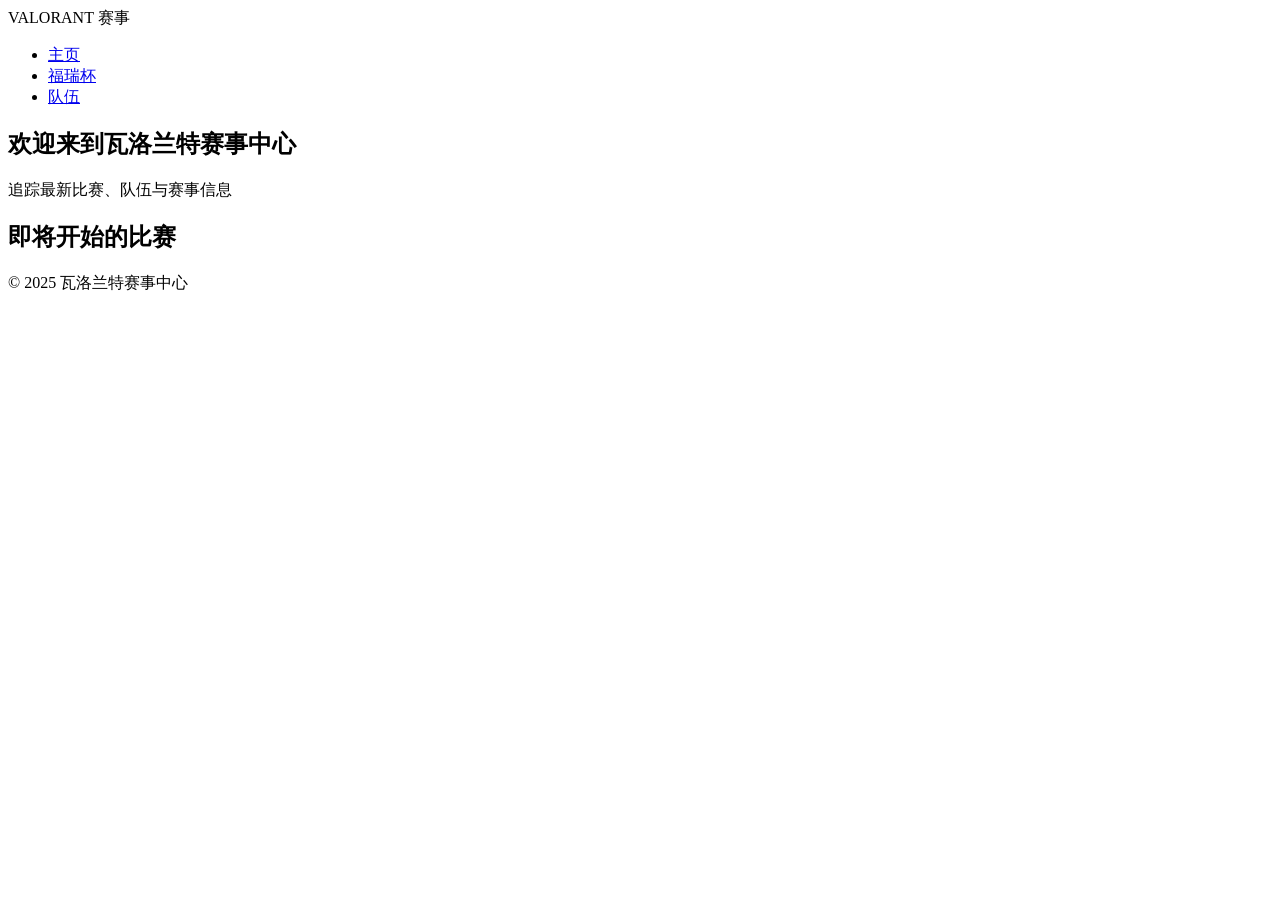
==== commit 576eae4c: "Update index.html Signed-off-by: nanqiouheng <zzp7488@163.com>" ====
--- a/index.html
+++ b/index.html
@@ -1,121 +1,41 @@
 <!DOCTYPE html>
-<html lang="zh-CN">
+<html lang="zh">
 <head>
     <meta charset="UTF-8">
     <meta name="viewport" content="width=device-width, initial-scale=1.0">
-    <title>FURRY CUP · 福瑞杯</title>
-    <link rel="preconnect" href="https://fonts.googleapis.com">
-    <link rel="preconnect" href="https://fonts.gstatic.com" crossorigin>
-    <link href="https://fonts.googleapis.com/css2?family=Inter:ital,opsz,wght@0,14..32,100..900;1,14..32,100..900&display=swap" rel="stylesheet">
-    <link rel="stylesheet" href="style.css">
+    <title>瓦洛兰特赛事中心 - 主页</title>
+    <link rel="stylesheet" href="css/style.css">
 </head>
 <body>
-    <div class="site-wrapper">
-        <!-- 顶部导航栏（长方形） -->
-        <header class="main-header">
-            <div class="container">
-                <nav class="top-nav">
-                    <a href="#" class="logo">FURRY CUP</a>
-                    <div class="nav-tabs">
-                        <button class="nav-tab active" data-page="home">主页</button>
-                        <button class="nav-tab" data-page="furrycup">福瑞杯</button>
-                        <button class="nav-tab" data-page="teams">战队</button>
-                    </div>
-                    <div class="user-actions">
-                        <span class="icon">🔔</span>
-                        <span class="icon">👤</span>
-                    </div>
-                </nav>
+    <header>
+        <nav class="navbar">
+            <div class="logo">VALORANT 赛事</div>
+            <ul class="nav-links">
+                <li><a href="index.html" class="active">主页</a></li>
+                <li><a href="furycup.html">福瑞杯</a></li>
+                <li><a href="teams.html">队伍</a></li>
+            </ul>
+        </nav>
+    </header>
+
+    <main>
+        <section class="hero">
+            <h1>欢迎来到瓦洛兰特赛事中心</h1>
+            <p>追踪最新比赛、队伍与赛事信息</p>
+        </section>
+
+        <section class="upcoming-matches">
+            <h2>即将开始的比赛</h2>
+            <div id="matches-container" class="matches-grid">
+                <!-- 由 JavaScript 动态渲染 -->
             </div>
-        </header>
+        </section>
+    </main>
 
-        <!-- 页面容器：根据当前页面显示不同内容 -->
-        <main class="main-content container">
-            <!-- 主页页面 -->
-            <div id="homePage" class="page active">
-                <div class="home-content">
-                    <h2>欢迎来到福瑞杯</h2>
-                    <p>福瑞杯是由同学们自发组织的《无畏契约》友谊赛，旨在享受游戏乐趣、增进友谊。首届比赛由「海神开剥了」与「雕长三万里」两支队伍角逐。</p>
-                    <div class="home-stats">
-                        <div class="stat-card">
-                            <div class="number" id="totalMatches">0</div>
-                            <div class="label">总场次</div>
-                        </div>
-                        <div class="stat-card">
-                            <div class="number" id="totalPlayers">0</div>
-                            <div class="label">参赛选手</div>
-                        </div>
-                        <div class="stat-card">
-                            <div class="number" id="topKiller">-</div>
-                            <div class="label">击杀王</div>
-                        </div>
-                    </div>
-                </div>
-            </div>
+    <footer>
+        <p>&copy; 2025 瓦洛兰特赛事中心</p>
+    </footer>
 
-            <!-- 福瑞杯页面（赛事，三栏布局） -->
-            <div id="furrycupPage" class="page">
-                <div class="matches-grid">
-                    <!-- 左侧时间轴 -->
-                    <aside class="timeline-sidebar">
-                        <div class="timeline-header">
-                            <h3>所有地区</h3>
-                            <span class="tournament-count">2项赛事</span>
-                        </div>
-                        <div class="timeline-stages" id="timelineStages">
-                            <div class="loading">⏳ 加载阶段...</div>
-                        </div>
-                    </aside>
-
-                    <!-- 中央赛程区 -->
-                    <section class="schedule-area">
-                        <div class="schedule-header">
-                            <h2>今天</h2>
-                            <span class="date-range" id="todayDate"></span>
-                        </div>
-                        <div id="matchesList" class="matches-list">
-                            <div class="loading">⏳ 加载赛程...</div>
-                        </div>
-                    </section>
-
-                    <!-- 右侧实力排名 -->
-                    <aside class="rankings-sidebar">
-                        <div class="rankings-header">
-                            <h3>全球实力排名</h3>
-                        </div>
-                        <div id="rankingsList" class="rankings-list">
-                            <div class="loading">⏳ 加载排名...</div>
-                        </div>
-                    </aside>
-                </div>
-            </div>
-
-            <!-- 战队页面 -->
-            <div id="teamsPage" class="page">
-                <div class="teams-grid" id="teamsGrid">
-                    <!-- 动态渲染战队卡片 -->
-                    <div class="loading">⏳ 加载战队...</div>
-                </div>
-            </div>
-        </main>
-
-        <!-- 底部信息（已修改） -->
-        <footer class="main-footer">
-            <div class="container">
-                <p>© 2026 FURRY CUP</p>
-            </div>
-        </footer>
-    </div>
-
-    <!-- 队员详情模态框 (全局复用) -->
-    <div class="modal-overlay" id="playerModal">
-        <div class="modal">
-            <button class="modal-close">&times;</button>
-            <h3 id="modalTeamName">队伍队员</h3>
-            <div id="modalPlayerList" class="player-grid"></div>
-        </div>
-    </div>
-
-    <script src="data/script.js"></script>
+    <script src="js/main.js"></script>
 </body>
 </html>
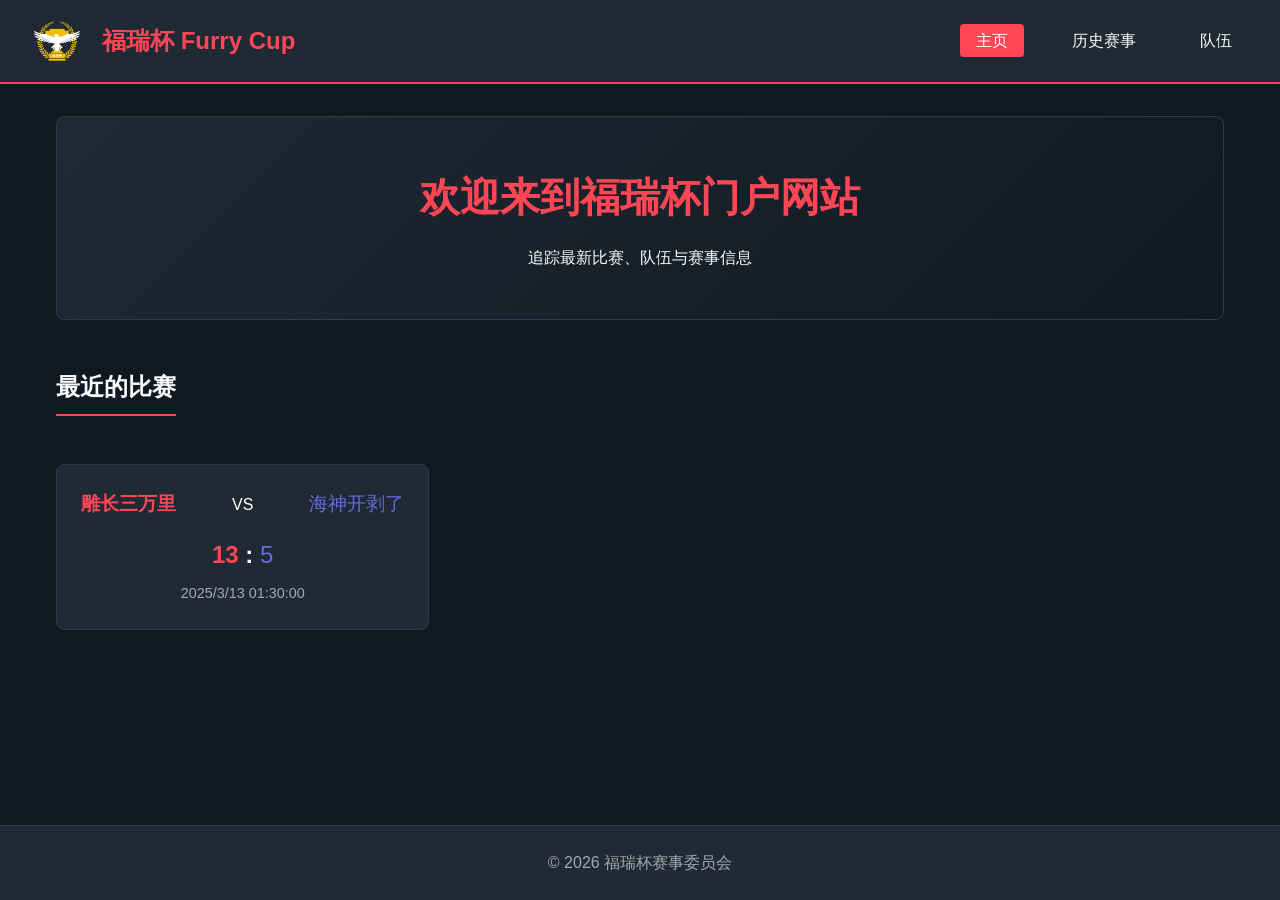
==== commit fc039b24: "Full Update" ====
--- a/index.html
+++ b/index.html
@@ -1,18 +1,24 @@
 <!DOCTYPE html>
 <html lang="zh">
+
 <head>
     <meta charset="UTF-8">
     <meta name="viewport" content="width=device-width, initial-scale=1.0">
-    <title>瓦洛兰特赛事中心 - 主页</title>
+    <title>福瑞杯 - 主页</title>
     <link rel="stylesheet" href="css/style.css">
+    <link rel="icon" href="icon.png">
 </head>
+
 <body>
     <header>
         <nav class="navbar">
-            <div class="logo">VALORANT 赛事</div>
+            <div class="logo">
+                <img src="icon.png">
+                福瑞杯 Furry Cup
+            </div>
             <ul class="nav-links">
                 <li><a href="index.html" class="active">主页</a></li>
-                <li><a href="furycup.html">福瑞杯</a></li>
+                <li><a href="history.html">历史赛事</a></li>
                 <li><a href="teams.html">队伍</a></li>
             </ul>
         </nav>
@@ -20,22 +26,42 @@
 
     <main>
         <section class="hero">
-            <h1>欢迎来到瓦洛兰特赛事中心</h1>
+            <h1>欢迎来到福瑞杯门户网站</h1>
             <p>追踪最新比赛、队伍与赛事信息</p>
         </section>
 
         <section class="upcoming-matches">
-            <h2>即将开始的比赛</h2>
+            <h2>最近的比赛</h2>
             <div id="matches-container" class="matches-grid">
                 <!-- 由 JavaScript 动态渲染 -->
             </div>
         </section>
+
+        
+        <div class="cover"></div>
+        <div class="match-detail">
+            <button onclick="closeMatchDetail()">X</button>
+            <h1 class="match-detail-score">
+                <span id="team-1">0</span> - <span id="team-2">0</span>
+            </h1>
+            <div class="match-detail-team-1">
+                Team 1
+            </div>
+            <table border="1" class="player-list" id="team-1-list">
+            </table>
+            <div class="match-detail-team-2">
+                Team 2
+            </div>
+            <table border="1" class="player-list" id="team-2-list">
+            </table>
+        </div>
     </main>
 
     <footer>
-        <p>&copy; 2025 瓦洛兰特赛事中心</p>
+        <p>&copy; 2026 福瑞杯赛事委员会</p>
     </footer>
 
-    <script src="js/main.js"></script>
+    <script src="main.js"></script>
 </body>
-</html>
+
+</html>
--- a/css/style.css
+++ b/css/style.css
@@ -0,0 +1,354 @@
+:root {
+    --bg-primary: #0f1922;
+    /* 主背景色 */
+    --bg-secondary: #1f2a34;
+    /* 卡片/次级背景 */
+    --accent: #ff4654;
+    /* 强调色（红） */
+    --accent2: #6868e1;
+    /* 强调色（红） */
+    --text-primary: #f9f9f9;
+    /* 主文字 */
+    --text-secondary: #a0a8b0;
+    /* 辅助文字 */
+    --border-color: #2e3a44;
+    /* 边框颜色 */
+}
+
+* {
+    margin: 0;
+    padding: 0;
+    box-sizing: border-box;
+}
+
+body {
+    font-family: 'Arial', sans-serif;
+    background-color: var(--bg-primary);
+    color: var(--text-primary);
+    line-height: 1.6;
+    min-height: 100vh;
+    display: flex;
+    flex-direction: column;
+}
+
+/* 导航栏 */
+.navbar {
+    display: flex;
+    justify-content: space-between;
+    align-items: center;
+    padding: 1rem 2rem;
+    background-color: var(--bg-secondary);
+    border-bottom: 2px solid var(--accent);
+}
+
+
+.logo {
+    font-size: 1.5rem;
+    font-weight: bold;
+    color: var(--accent);
+    align-items: center;
+    display: flex;
+    gap: 20px;
+}
+
+.logo img {
+    width: 50px;
+    height: 50px;
+}
+
+.nav-links {
+    display: flex;
+    list-style: none;
+    gap: 2rem;
+}
+
+.nav-links a {
+    color: var(--text-primary);
+    text-decoration: none;
+    padding: 0.5rem 1rem;
+    transition: all 0.3s;
+    border-radius: 4px;
+}
+
+.nav-links a:hover,
+.nav-links a.active {
+    background-color: var(--accent);
+    color: white;
+}
+
+/* 主要内容区 */
+main {
+    flex: 1;
+    max-width: 1200px;
+    margin: 2rem auto;
+    padding: 0 1rem;
+    width: 100%;
+}
+
+/* 英雄区 */
+.hero {
+    text-align: center;
+    padding: 3rem 1rem;
+    background: linear-gradient(135deg, var(--bg-secondary) 0%, var(--bg-primary) 100%);
+    border-radius: 8px;
+    margin-bottom: 3rem;
+    border: 1px solid var(--border-color);
+}
+
+.hero h1 {
+    font-size: 2.5rem;
+    margin-bottom: 1rem;
+    color: var(--accent);
+}
+
+/* 通用标题 */
+h2 {
+    margin-bottom: 1.5rem;
+    padding-bottom: 0.5rem;
+    border-bottom: 2px solid var(--accent);
+    display: inline-block;
+}
+
+/* 比赛卡片网格 */
+.matches-grid,
+.teams-grid {
+    display: grid;
+    grid-template-columns: repeat(auto-fill, minmax(300px, 1fr));
+    gap: 1.5rem;
+    margin-top: 1.5rem;
+}
+
+/* 比赛卡片 */
+.match-card {
+    background-color: var(--bg-secondary);
+    border: 1px solid var(--border-color);
+    border-radius: 8px;
+    padding: 1.5rem;
+    transition: transform 0.3s, box-shadow 0.3s;
+}
+
+.match-card:hover {
+    transform: translateY(-5px);
+    box-shadow: 0 5px 15px rgba(255, 70, 84, 0.2);
+    border-color: var(--accent);
+}
+
+.match-teams {
+    display: flex;
+    justify-content: space-between;
+    align-items: center;
+    font-size: 1.2rem;
+    font-weight: bold;
+    margin-bottom: 1rem;
+}
+
+.match-teams .vs {
+    color: white;
+    font-size: 1rem;
+    font-weight: normal;
+}
+
+.match-score {
+    text-align: center;
+    font-size: 1.5rem;
+    font-weight: bold;
+    color: var(--accent);
+    margin-bottom: 0.5rem;
+}
+
+.match-time {
+    text-align: center;
+    color: var(--text-secondary);
+    font-size: 0.9rem;
+}
+
+.match-detail {
+    background-color: var(--bg-secondary);
+    height: 70vh;
+    width: 50vw;
+    position: absolute;
+    top: 15vh;
+    right: 25vw;
+    border: var(--border-color) 5px solid;
+    border-radius: 25px;
+    display: flex;
+    flex-direction: column;
+    padding: 20px;
+    display: none;
+}
+
+.match-detail-score {
+    width: 100%;
+    text-align: center;
+    font-size: 50px;
+}
+
+.player-list {
+    margin: 0 50px 20px 50px;
+    display: table;
+    border-collapse: collapse;
+    border-color: var(--border-color);
+    border: 5px solid var(--border-color);
+}
+
+.player-list tr {
+    border: var(--border-color) 5px solid;
+    font-size: 20px;
+    padding: 0 20px 0 20px;
+}
+
+td {
+    border: 5px solid var(--border-color);
+    text-align: center;
+}
+
+td.player-name {
+    text-align: left;
+    padding: 0 10px 0 10px;
+    width: 50%;
+}
+
+.match-detail button {
+    position: absolute;
+    right: 20px;
+
+    background-color: var(--bg-primary);
+    border-radius: 50%;
+    border: 0;
+    height: 20px;
+    width: 20px;
+    color: white;
+    transition: .2s ease-in-out;
+    font-weight: bold;
+}
+
+.match-detail button:hover {
+    background-color: var(--accent);
+}
+
+#team-1 {
+    color: var(--accent);
+}
+
+#team-2 {
+    color: var(--accent2);
+}
+
+.match-detail-team-1 {
+    background-color: var(--accent);
+    font-weight: bold;
+    width: 40%;
+    font-size: 30px;
+    padding-left: 10px;
+    clip-path: polygon(0 0, calc(100% - 35px) 0, 100% 100%, 0 100%);
+}
+
+.match-detail-team-2 {
+    background-color: var(--accent2);
+    font-weight: bold;
+    width: 40%;
+    font-size: 30px;
+    padding-left: 10px;
+    clip-path: polygon(0 0, calc(100% - 35px) 0, 100% 100%, 0 100%);
+}
+
+.cover {
+    height: 100vh;
+    width: 100vw;
+    position: absolute;
+    box-shadow: 0 4px 30px rgba(0, 0, 0, 0.1);
+    backdrop-filter: blur(5px);
+    -webkit-backdrop-filter: blur(5px);
+    top: 0;
+    left: 0;
+    display: none;
+}
+
+/* 队伍卡片 */
+.team-card {
+    background-color: var(--bg-secondary);
+    border: 1px solid var(--border-color);
+    border-radius: 8px;
+    padding: 1.5rem;
+    text-align: center;
+    transition: transform 0.3s;
+}
+
+.team-card:hover {
+    transform: translateY(-5px);
+    border-color: var(--accent);
+}
+
+.team-logo {
+    width: 100px;
+    height: 100px;
+    margin: 0 auto 1rem;
+    background-color: var(--bg-primary);
+    border-radius: 50%;
+    display: flex;
+    align-items: center;
+    justify-content: center;
+    overflow: hidden;
+    border: 2px solid var(--accent);
+}
+
+.team-logo img {
+    width: 100%;
+    height: 100%;
+    object-fit: cover;
+}
+
+.team-name {
+    font-size: 1.2rem;
+    font-weight: bold;
+    margin-bottom: 0.5rem;
+}
+
+.team-rating {
+    color: var(--accent);
+    font-weight: bold;
+}
+
+/* 福瑞杯头部 */
+.tournament-header {
+    background-color: var(--bg-secondary);
+    padding: 2rem;
+    border-radius: 8px;
+    margin-bottom: 2rem;
+    border-left: 4px solid var(--accent);
+}
+
+.tournament-info {
+    display: flex;
+    justify-content: space-between;
+    align-items: center;
+}
+
+.tournament-header h1 {
+    color: var(--accent);
+    margin-bottom: 0.5rem;
+}
+
+.tournament-actions button {
+    background-color: var(--bg-primary);
+    border-radius: 50%;
+    border: 0;
+    height: 50px;
+    width: 50px;
+    color: white;
+    transition: .2s ease-in-out;
+    font-weight: bold;
+}
+
+.tournament-actions button:hover {
+    background-color: var(--accent);
+}
+
+/* 页脚 */
+footer {
+    text-align: center;
+    padding: 1.5rem;
+    background-color: var(--bg-secondary);
+    border-top: 1px solid var(--border-color);
+    color: var(--text-secondary);
+}
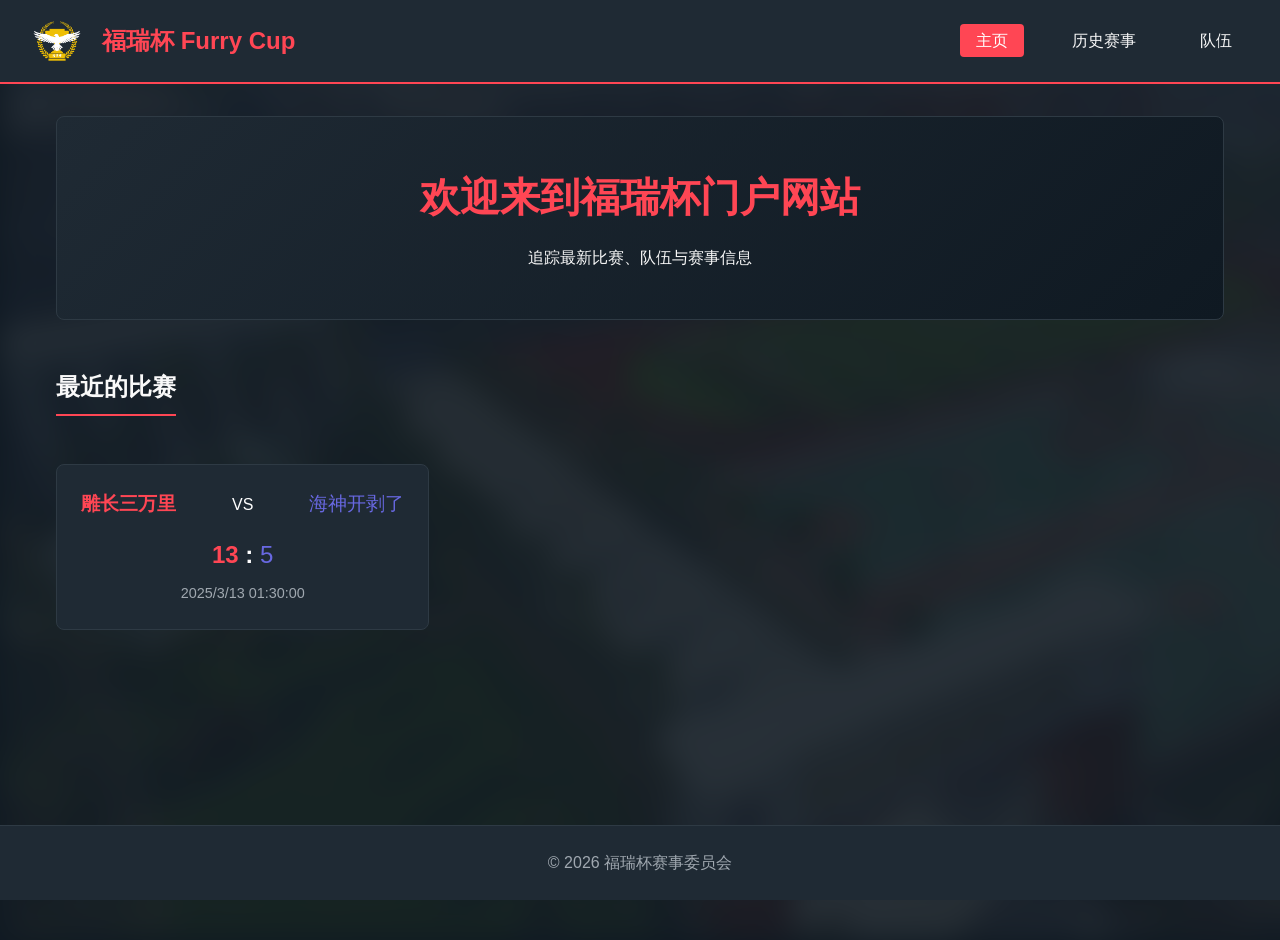
==== commit 1d34817a: "Updated Background" ====
--- a/index.html
+++ b/index.html
@@ -10,6 +10,8 @@
 </head>
 
 <body>
+    <img src="./background.jpg" class="background"></img>
+
     <header>
         <nav class="navbar">
             <div class="logo">
--- a/css/style.css
+++ b/css/style.css
@@ -15,6 +15,14 @@
     /* 边框颜色 */
 }
 
+.background {
+    position: absolute;
+    z-index: -99;
+    opacity: 0.1;
+    filter: blur(15px);
+    -webkit-filter: blur(15px);
+}
+
 * {
     margin: 0;
     padding: 0;
